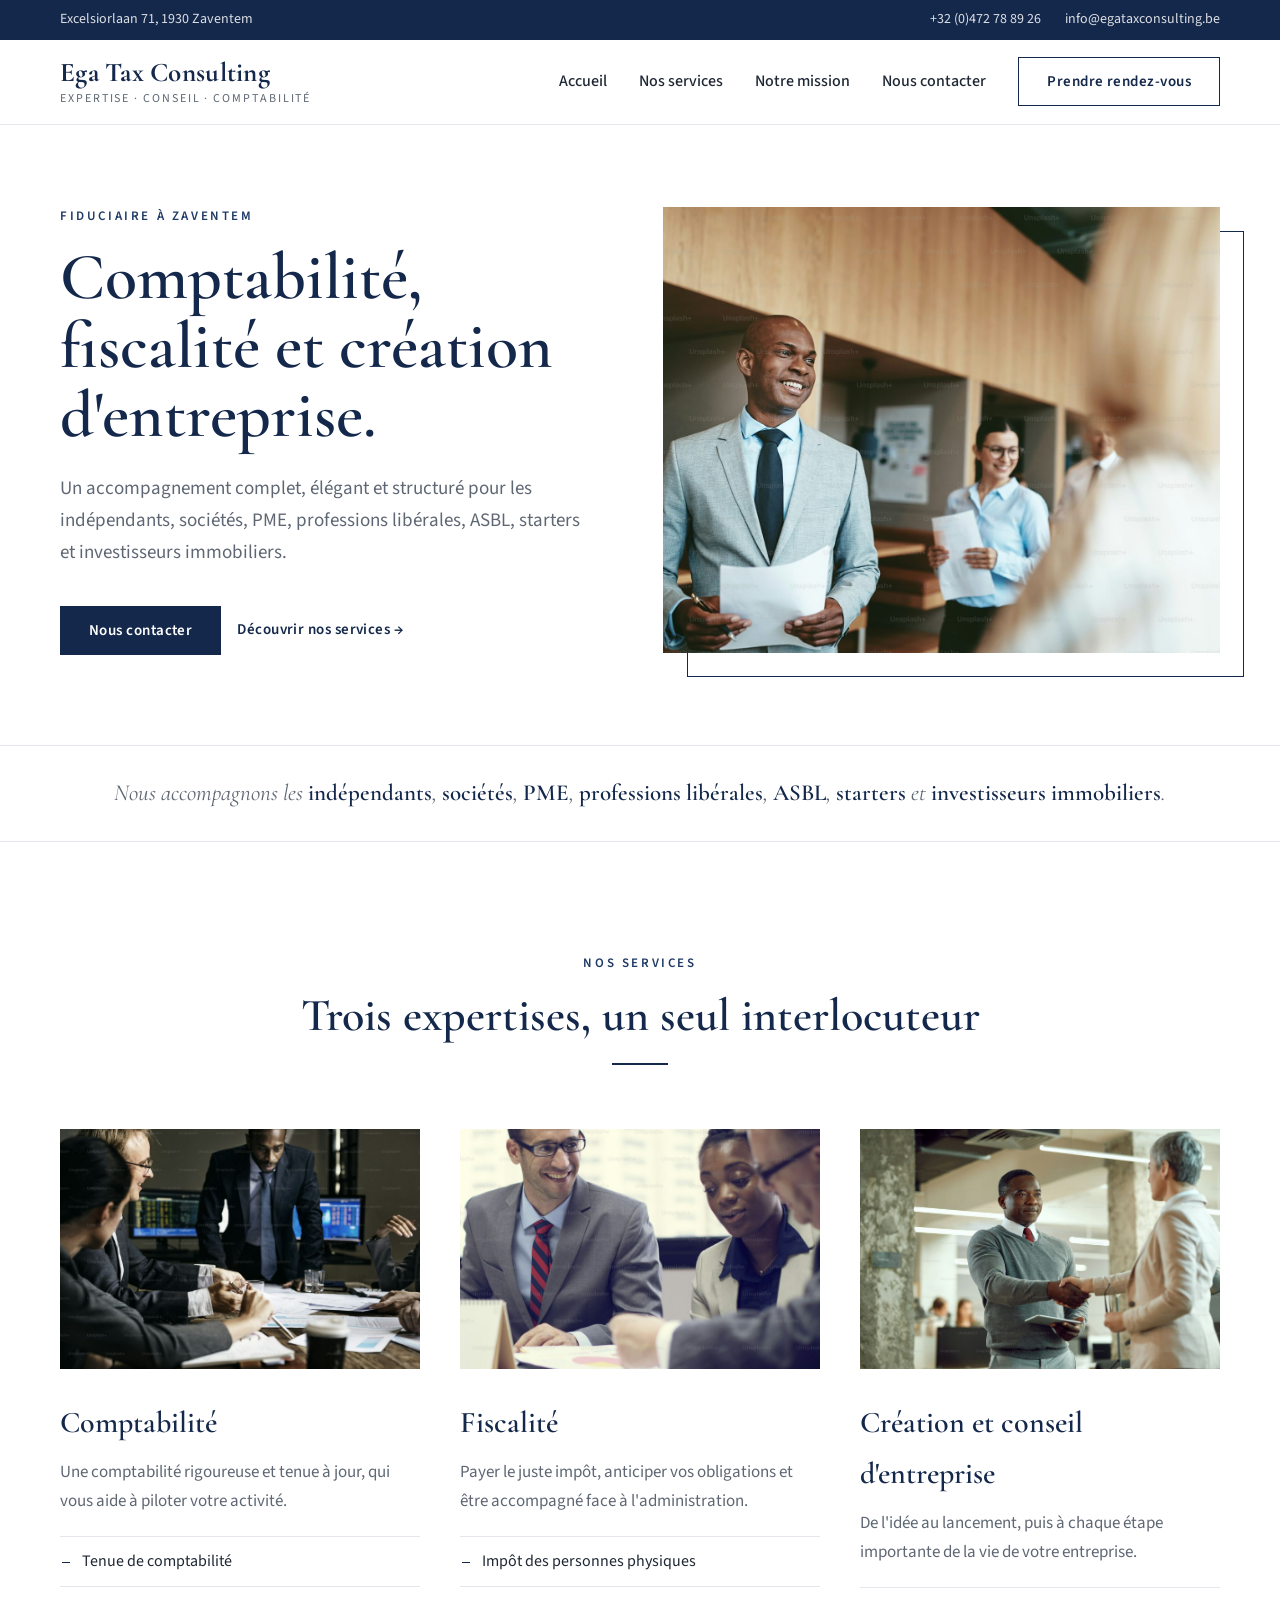
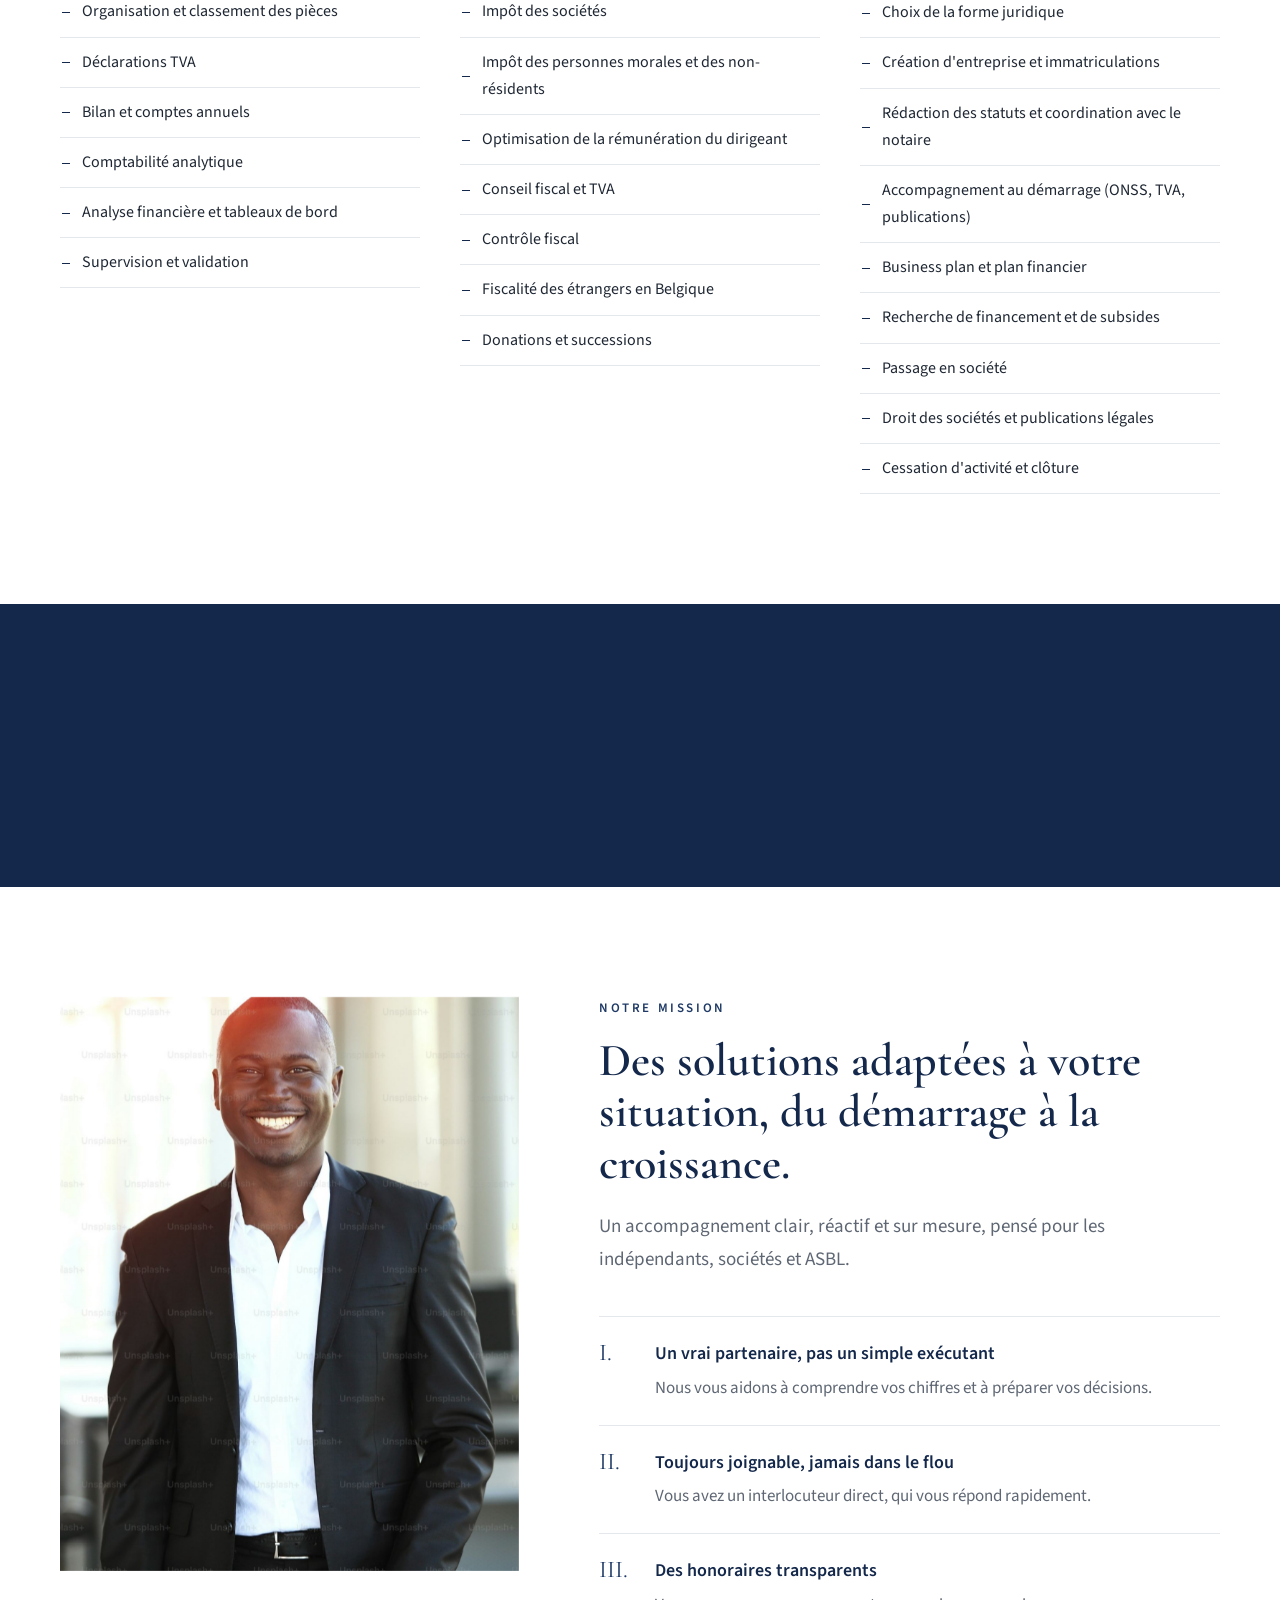
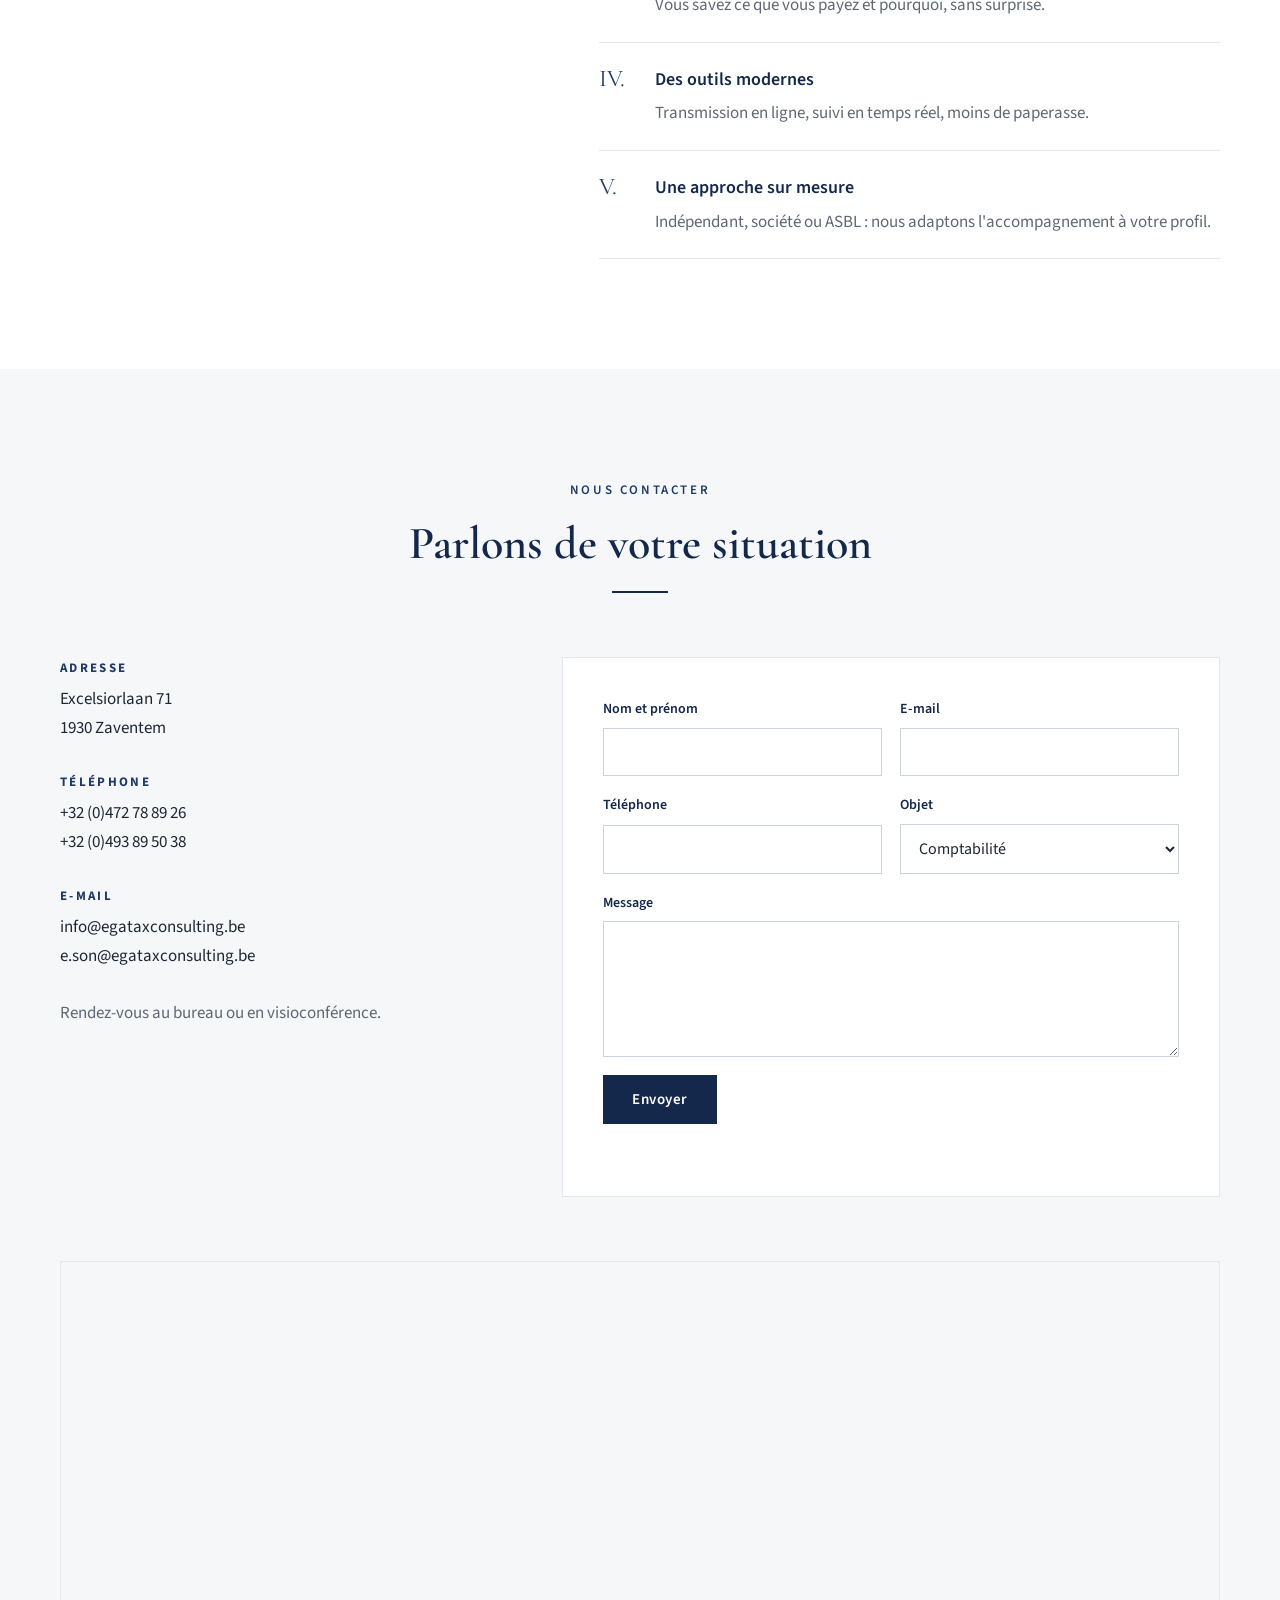
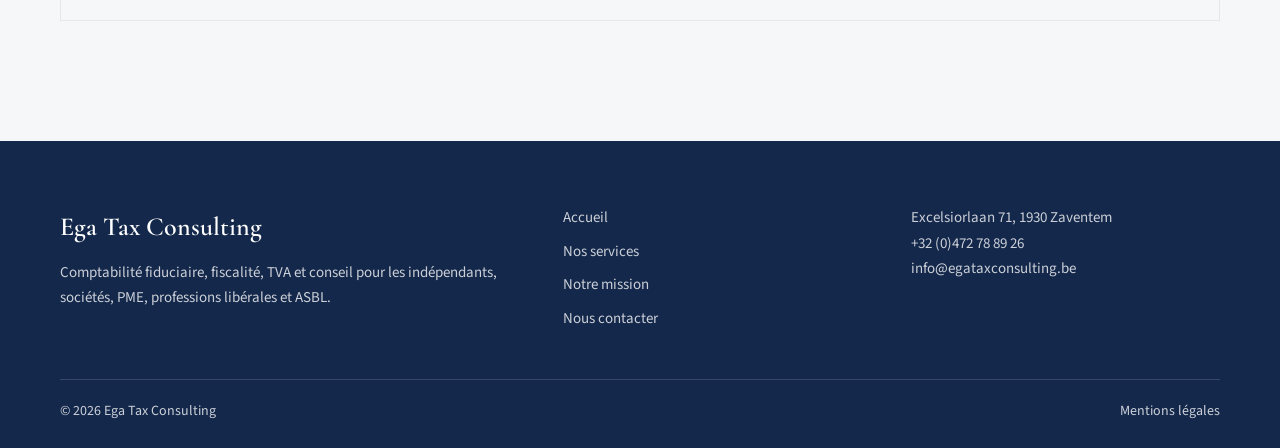
==== version-a/index.html @ c53c7c83 "Deux propositions vitrine (classique et moderne) + page de choix Remplace la version « fintech » par" ====
<!doctype html>
<html lang="fr">
<head>
  <meta charset="utf-8">
  <meta name="viewport" content="width=device-width, initial-scale=1">
  <title>Ega Tax Consulting — Comptabilité, fiscalité et création d'entreprise à Zaventem</title>
  <meta name="description" content="Ega Tax Consulting, fiduciaire à Zaventem : comptabilité, fiscalité, TVA et création d'entreprise pour indépendants, sociétés, PME, professions libérales et ASBL.">
  <link rel="icon" href="../assets/favicon.svg" type="image/svg+xml">
  <link rel="preconnect" href="https://fonts.googleapis.com">
  <link rel="preconnect" href="https://fonts.gstatic.com" crossorigin>
  <link href="https://fonts.googleapis.com/css2?family=Cormorant+Garamond:ital,wght@0,500;0,600;0,700;1,500&family=Source+Sans+3:wght@400;500;600&display=swap" rel="stylesheet">
  <link rel="stylesheet" href="style.css">
  <script type="application/ld+json">
  {"@context":"https://schema.org","@type":"AccountingService","name":"Ega Tax Consulting",
   "email":"info@egataxconsulting.be","telephone":["+32472788926","+32493895038"],
   "address":{"@type":"PostalAddress","streetAddress":"Excelsiorlaan 71","postalCode":"1930","addressLocality":"Zaventem","addressCountry":"BE"}}
  </script>
</head>
<body>
  <div class="topbar">
    <div class="wrap topbar__inner">
      <span>Excelsiorlaan 71, 1930 Zaventem</span>
      <span class="topbar__right">
        <a href="tel:+32472788926">+32 (0)472 78 89 26</a>
        <a href="mailto:info@egataxconsulting.be">info@egataxconsulting.be</a>
      </span>
    </div>
  </div>

  <header class="header" data-header>
    <div class="wrap header__inner">
      <a href="#accueil" class="logo">
        <span class="logo__name">Ega Tax Consulting</span>
        <span class="logo__tag">Expertise · Conseil · Comptabilité</span>
      </a>
      <nav class="nav" data-menu aria-label="Navigation principale">
        <a href="#accueil">Accueil</a>
        <a href="#services">Nos services</a>
        <a href="#mission">Notre mission</a>
        <a href="#contact">Nous contacter</a>
        <a href="#contact" class="btn btn--outline nav__btn">Prendre rendez-vous</a>
      </nav>
      <button class="burger" data-burger aria-label="Ouvrir le menu" aria-expanded="false"><span></span><span></span><span></span></button>
    </div>
  </header>

  <main>
    <!-- Accueil -->
    <section class="hero" id="accueil">
      <div class="wrap hero__grid">
        <div class="hero__text fade">
          <p class="overline">Fiduciaire à Zaventem</p>
          <h1>Comptabilité, fiscalité et création d'entreprise.</h1>
          <p class="lead">Un accompagnement complet, élégant et structuré pour les indépendants, sociétés, PME, professions libérales, ASBL, starters et investisseurs immobiliers.</p>
          <div class="hero__actions">
            <a href="#contact" class="btn btn--solid">Nous contacter</a>
            <a href="#services" class="btn btn--link">Découvrir nos services →</a>
          </div>
        </div>
        <figure class="hero__img fade">
          <img src="../assets/img/equipe-documents.jpg" alt="Un conseiller Ega Tax Consulting échange avec un client" width="1600" height="1067" fetchpriority="high">
        </figure>
      </div>
    </section>

    <section class="audience">
      <div class="wrap">
        <p>Nous accompagnons les <strong>indépendants</strong>, <strong>sociétés</strong>, <strong>PME</strong>, <strong>professions libérales</strong>, <strong>ASBL</strong>, <strong>starters</strong> et <strong>investisseurs immobiliers</strong>.</p>
      </div>
    </section>

    <!-- Services -->
    <section class="section" id="services">
      <div class="wrap">
        <header class="head fade">
          <p class="overline">Nos services</p>
          <h2>Trois expertises, un seul interlocuteur</h2>
          <span class="rule" aria-hidden="true"></span>
        </header>
        <div class="services">
          <article class="service fade">
            <figure><img src="../assets/img/reunion-chiffres.jpg" alt="Réunion de travail autour de documents comptables" width="1600" height="1092" loading="lazy"></figure>
            <h3>Comptabilité</h3>
            <p>Une comptabilité rigoureuse et tenue à jour, qui vous aide à piloter votre activité.</p>
            <ul>
              <li>Tenue de comptabilité</li>
              <li>Organisation et classement des pièces</li>
              <li>Déclarations TVA</li>
              <li>Bilan et comptes annuels</li>
              <li>Comptabilité analytique</li>
              <li>Analyse financière et tableaux de bord</li>
              <li>Supervision et validation</li>
            </ul>
          </article>
          <article class="service fade">
            <figure><img src="../assets/img/reunion-analyse.jpg" alt="Conseillers étudiant un dossier fiscal" width="1600" height="1600" loading="lazy"></figure>
            <h3>Fiscalité</h3>
            <p>Payer le juste impôt, anticiper vos obligations et être accompagné face à l'administration.</p>
            <ul>
              <li>Impôt des personnes physiques</li>
              <li>Impôt des sociétés</li>
              <li>Impôt des personnes morales et des non-résidents</li>
              <li>Optimisation de la rémunération du dirigeant</li>
              <li>Conseil fiscal et TVA</li>
              <li>Contrôle fiscal</li>
              <li>Fiscalité des étrangers en Belgique</li>
              <li>Donations et successions</li>
            </ul>
          </article>
          <article class="service fade">
            <figure><img src="../assets/img/poignee-de-main.jpg" alt="Poignée de main avec un entrepreneur" width="1600" height="1067" loading="lazy"></figure>
            <h3>Création et conseil d'entreprise</h3>
            <p>De l'idée au lancement, puis à chaque étape importante de la vie de votre entreprise.</p>
            <ul>
              <li>Choix de la forme juridique</li>
              <li>Création d'entreprise et immatriculations</li>
              <li>Rédaction des statuts et coordination avec le notaire</li>
              <li>Accompagnement au démarrage (ONSS, TVA, publications)</li>
              <li>Business plan et plan financier</li>
              <li>Recherche de financement et de subsides</li>
              <li>Passage en société</li>
              <li>Droit des sociétés et publications légales</li>
              <li>Cessation d'activité et clôture</li>
            </ul>
          </article>
        </div>
      </div>
    </section>

    <!-- Citation -->
    <section class="quote">
      <div class="wrap fade">
        <blockquote>« Un vrai partenaire, pas un simple exécutant : nous vous aidons à comprendre vos chiffres et à préparer vos décisions. »</blockquote>
      </div>
    </section>

    <!-- Mission -->
    <section class="section" id="mission">
      <div class="wrap mission">
        <figure class="mission__img fade">
          <img src="../assets/img/hero-conseiller.jpg" alt="Conseiller Ega Tax Consulting" width="1312" height="1600" loading="lazy">
        </figure>
        <div class="mission__text fade">
          <p class="overline">Notre mission</p>
          <h2>Des solutions adaptées à votre situation, du démarrage à la croissance.</h2>
          <p class="lead">Un accompagnement clair, réactif et sur mesure, pensé pour les indépendants, sociétés et ASBL.</p>
          <ol class="values">
            <li><h3>Un vrai partenaire, pas un simple exécutant</h3><p>Nous vous aidons à comprendre vos chiffres et à préparer vos décisions.</p></li>
            <li><h3>Toujours joignable, jamais dans le flou</h3><p>Vous avez un interlocuteur direct, qui vous répond rapidement.</p></li>
            <li><h3>Des honoraires transparents</h3><p>Vous savez ce que vous payez et pourquoi, sans surprise.</p></li>
            <li><h3>Des outils modernes</h3><p>Transmission en ligne, suivi en temps réel, moins de paperasse.</p></li>
            <li><h3>Une approche sur mesure</h3><p>Indépendant, société ou ASBL : nous adaptons l'accompagnement à votre profil.</p></li>
          </ol>
        </div>
      </div>
    </section>

    <!-- Contact -->
    <section class="section section--soft" id="contact">
      <div class="wrap">
        <header class="head fade">
          <p class="overline">Nous contacter</p>
          <h2>Parlons de votre situation</h2>
          <span class="rule" aria-hidden="true"></span>
        </header>
        <div class="contact">
          <div class="contact__info fade">
            <div>
              <h3>Adresse</h3>
              <p>Excelsiorlaan 71<br>1930 Zaventem</p>
            </div>
            <div>
              <h3>Téléphone</h3>
              <p><a href="tel:+32472788926">+32 (0)472 78 89 26</a><br><a href="tel:+32493895038">+32 (0)493 89 50 38</a></p>
            </div>
            <div>
              <h3>E-mail</h3>
              <p><a href="mailto:info@egataxconsulting.be">info@egataxconsulting.be</a><br><a href="mailto:e.son@egataxconsulting.be">e.son@egataxconsulting.be</a></p>
            </div>
            <p class="muted">Rendez-vous au bureau ou en visioconférence.</p>
          </div>
          <form class="form fade" data-contact novalidate>
            <div class="form__row">
              <label>Nom et prénom<input name="nom" autocomplete="name" required></label>
              <label>E-mail<input name="email" type="email" autocomplete="email" required></label>
            </div>
            <div class="form__row">
              <label>Téléphone<input name="tel" type="tel" autocomplete="tel"></label>
              <label>Objet
                <select name="objet">
                  <option>Comptabilité</option><option>Fiscalité</option><option>Création d'entreprise</option><option>Autre demande</option>
                </select>
              </label>
            </div>
            <label>Message<textarea name="message" rows="5" required></textarea></label>
            <button class="btn btn--solid" type="submit">Envoyer</button>
            <p class="form__note" data-note role="status"></p>
          </form>
        </div>
      </div>
      <div class="map wrap fade">
        <iframe title="Plan d'accès — Excelsiorlaan 71, Zaventem" src="https://www.google.com/maps?q=Excelsiorlaan+71,+1930+Zaventem&amp;output=embed" loading="lazy" referrerpolicy="no-referrer-when-downgrade"></iframe>
      </div>
    </section>
  </main>

  <footer class="footer">
    <div class="wrap footer__inner">
      <div>
        <p class="footer__name">Ega Tax Consulting</p>
        <p>Comptabilité fiduciaire, fiscalité, TVA et conseil pour les indépendants, sociétés, PME, professions libérales et ASBL.</p>
      </div>
      <nav aria-label="Pied de page">
        <a href="#accueil">Accueil</a><a href="#services">Nos services</a><a href="#mission">Notre mission</a><a href="#contact">Nous contacter</a>
      </nav>
      <div>
        <p>Excelsiorlaan 71, 1930 Zaventem</p>
        <p><a href="tel:+32472788926">+32 (0)472 78 89 26</a></p>
        <p><a href="mailto:info@egataxconsulting.be">info@egataxconsulting.be</a></p>
      </div>
    </div>
    <div class="wrap footer__bottom">
      <span>© <span id="year"></span> Ega Tax Consulting</span>
      <a href="../mentions-legales.html">Mentions légales</a>
    </div>
  </footer>
  <script src="../assets/common.js" defer></script>
</body>
</html>
---- version-a/style.css ----
/* Ega Tax Consulting — Version A « Classique » */
:root {
  --navy: #14284B;
  --navy-2: #1F3A66;
  --text: #1E2733;
  --muted: #5E6773;
  --line: #E4E7EC;
  --soft: #F6F7F9;
  --white: #FFFFFF;
  --serif: "Cormorant Garamond", Georgia, serif;
  --sans: "Source Sans 3", "Segoe UI", system-ui, sans-serif;
}
*, *::before, *::after { box-sizing: border-box; }
html { scroll-behavior: smooth; scroll-padding-top: 90px; }
body { margin: 0; background: var(--white); color: var(--text); font: 400 17px/1.7 var(--sans); -webkit-font-smoothing: antialiased; }
img { display: block; max-width: 100%; height: auto; }
a { color: inherit; text-decoration: none; }
h1, h2, h3 { margin: 0; color: var(--navy); }
p { margin: 0; }
.wrap { width: min(100% - 32px, 1160px); margin-inline: auto; }
:focus-visible { outline: 2px solid var(--navy-2); outline-offset: 3px; }

/* Barre supérieure */
.topbar { background: var(--navy); color: rgba(255,255,255,.85); font-size: 14px; }
.topbar__inner { display: flex; justify-content: space-between; gap: 16px; padding: 8px 0; }
.topbar__right { display: flex; gap: 24px; }
.topbar a:hover { color: #fff; text-decoration: underline; }

/* En-tête */
.header { position: sticky; top: 0; z-index: 20; background: #fff; border-bottom: 1px solid var(--line); transition: box-shadow .3s; }
.header.is-scrolled { box-shadow: 0 4px 20px rgba(20,40,75,.06); }
.header__inner { display: flex; align-items: center; justify-content: space-between; height: 84px; }
.logo { display: grid; line-height: 1.1; }
.logo__name { font-family: var(--serif); font-weight: 700; font-size: 27px; color: var(--navy); letter-spacing: .01em; }
.logo__tag { font-size: 12px; letter-spacing: .16em; text-transform: uppercase; color: var(--muted); margin-top: 4px; }
.nav { display: flex; align-items: center; gap: 32px; font-size: 16px; font-weight: 500; }
.nav a:not(.btn) { color: var(--text); position: relative; padding: 6px 0; }
.nav a:not(.btn)::after { content: ""; position: absolute; left: 0; right: 0; bottom: 0; height: 1px; background: var(--navy); transform: scaleX(0); transition: transform .3s; }
.nav a:not(.btn):hover::after { transform: scaleX(1); }
.burger { display: none; width: 44px; height: 44px; background: none; border: 0; cursor: pointer; padding: 10px; }
.burger span { display: block; height: 2px; background: var(--navy); margin: 5px 0; transition: transform .3s, opacity .3s; }
.menu-open .burger span:nth-child(1) { transform: translateY(7px) rotate(45deg); }
.menu-open .burger span:nth-child(2) { opacity: 0; }
.menu-open .burger span:nth-child(3) { transform: translateY(-7px) rotate(-45deg); }

/* Boutons */
.btn { display: inline-block; padding: 13px 28px; font: 600 15px var(--sans); letter-spacing: .03em; border: 1px solid var(--navy); transition: background .25s, color .25s; cursor: pointer; }
.btn--solid { background: var(--navy); color: #fff; }
.btn--solid:hover { background: var(--navy-2); }
.btn--outline { color: var(--navy); background: transparent; }
.btn--outline:hover { background: var(--navy); color: #fff; }
.btn--link { border: 0; padding: 13px 4px; color: var(--navy); }
.btn--link:hover { text-decoration: underline; }

/* Typo commune */
.overline { font-size: 13px; font-weight: 600; letter-spacing: .2em; text-transform: uppercase; color: var(--navy-2); margin-bottom: 16px; }
h1 { font-family: var(--serif); font-weight: 600; font-size: clamp(42px, 5.4vw, 66px); line-height: 1.05; }
h2 { font-family: var(--serif); font-weight: 600; font-size: clamp(34px, 4vw, 46px); line-height: 1.12; }
.lead { font-size: 19px; color: var(--muted); margin-top: 22px; max-width: 560px; }
.muted { color: var(--muted); }
.rule { display: block; width: 56px; height: 2px; background: var(--navy); margin: 22px auto 0; }

/* Accueil */
.hero { padding: 80px 0 90px; }
.hero__grid { display: grid; grid-template-columns: 1fr 1.05fr; gap: 72px; align-items: center; }
.hero__actions { display: flex; flex-wrap: wrap; gap: 12px; margin-top: 36px; }
.hero__img { margin: 0; position: relative; }
.hero__img::before { content: ""; position: absolute; inset: 24px -24px -24px 24px; border: 1px solid var(--navy); z-index: -1; }
.hero__img img { width: 100%; aspect-ratio: 4 / 3.2; object-fit: cover; }

.audience { border-top: 1px solid var(--line); border-bottom: 1px solid var(--line); padding: 28px 0; text-align: center; }
.audience p { font-family: var(--serif); font-size: 23px; color: var(--muted); font-style: italic; }
.audience strong { color: var(--navy); font-weight: 600; font-style: normal; }

/* Sections */
.section { padding: 110px 0; }
.section--soft { background: var(--soft); }
.head { text-align: center; max-width: 720px; margin: 0 auto 64px; }

/* Services */
.services { display: grid; grid-template-columns: repeat(3, 1fr); gap: 40px; }
.service figure { margin: 0 0 28px; overflow: hidden; }
.service img { width: 100%; aspect-ratio: 3 / 2; object-fit: cover; transition: transform .8s; }
.service:hover img { transform: scale(1.04); }
.service h3 { font-family: var(--serif); font-size: 30px; font-weight: 600; margin-bottom: 10px; }
.service > p { color: var(--muted); margin-bottom: 20px; }
.service ul { list-style: none; margin: 0; padding: 0; border-top: 1px solid var(--line); }
.service li { padding: 11px 0 11px 22px; border-bottom: 1px solid var(--line); position: relative; font-size: 16px; }
.service li::before { content: ""; position: absolute; left: 2px; top: 50%; width: 8px; height: 1px; background: var(--navy); }

/* Citation */
.quote { padding: 90px 0; background: var(--navy); }
.quote blockquote { margin: 0 auto; max-width: 900px; text-align: center; font-family: var(--serif); font-style: italic; font-size: clamp(26px, 3.2vw, 38px); line-height: 1.35; color: #fff; }

/* Mission */
.mission { display: grid; grid-template-columns: .85fr 1.15fr; gap: 80px; align-items: start; }
.mission__img { margin: 0; position: sticky; top: 120px; }
.mission__img img { width: 100%; aspect-ratio: 4 / 5; object-fit: cover; object-position: 60% 20%; }
.values { list-style: none; counter-reset: v; margin: 40px 0 0; padding: 0; }
.values li { counter-increment: v; display: grid; grid-template-columns: 56px 1fr; padding: 22px 0; border-top: 1px solid var(--line); }
.values li:last-child { border-bottom: 1px solid var(--line); }
.values li::before { content: counter(v, upper-roman) "."; font-family: var(--serif); font-size: 24px; color: var(--navy-2); grid-row: span 2; line-height: 1.2; }
.values h3 { font-family: var(--sans); font-size: 18px; font-weight: 600; margin-bottom: 4px; }
.values p { color: var(--muted); }

/* Contact */
.contact { display: grid; grid-template-columns: .8fr 1.2fr; gap: 64px; }
.contact__info { display: grid; gap: 28px; align-content: start; }
.contact__info h3 { font-family: var(--sans); font-size: 13px; letter-spacing: .18em; text-transform: uppercase; color: var(--navy-2); margin-bottom: 6px; }
.contact__info a:hover { text-decoration: underline; }
.form { background: #fff; padding: 40px; border: 1px solid var(--line); display: grid; gap: 18px; }
.form__row { display: grid; grid-template-columns: 1fr 1fr; gap: 18px; }
.form label { display: grid; gap: 6px; font-size: 14px; font-weight: 600; color: var(--navy); }
.form input, .form select, .form textarea { font: 400 16px var(--sans); color: var(--text); padding: 12px 14px; border: 1px solid #CDD3DB; background: #fff; border-radius: 0; width: 100%; }
.form input:focus, .form select:focus, .form textarea:focus { outline: none; border-color: var(--navy); box-shadow: 0 0 0 3px rgba(20,40,75,.12); }
.form .is-invalid { border-color: #B03A2E; }
.form .btn { justify-self: start; }
.form__note { font-size: 14px; color: var(--muted); min-height: 1em; }
.form__note.is-error { color: #B03A2E; }
.map { margin-top: 64px; }
.map iframe { width: 100%; height: 360px; border: 1px solid var(--line); filter: grayscale(.4); }

/* Pied de page */
.footer { background: var(--navy); color: rgba(255,255,255,.78); font-size: 15px; padding: 64px 0 24px; }
.footer__inner { display: grid; grid-template-columns: 1.5fr 1fr 1fr; gap: 40px; }
.footer__name { font-family: var(--serif); font-size: 26px; color: #fff; font-weight: 600; margin-bottom: 10px; }
.footer nav { display: grid; gap: 8px; align-content: start; }
.footer a:hover { color: #fff; text-decoration: underline; }
.footer__bottom { display: flex; justify-content: space-between; margin-top: 48px; padding-top: 20px; border-top: 1px solid rgba(255,255,255,.15); font-size: 14px; }

/* Animation */
.fade { opacity: 0; transform: translateY(18px); transition: opacity .9s ease, transform .9s ease; }
.fade.is-in { opacity: 1; transform: none; }

/* Responsive */
@media (max-width: 980px) {
  .burger { display: block; }
  .nav { position: absolute; top: 100%; left: 0; right: 0; background: #fff; flex-direction: column; align-items: stretch; gap: 0; padding: 8px 16px 24px; border-bottom: 1px solid var(--line); transform: translateY(-120%); transition: transform .35s ease, visibility 0s .35s; z-index: -1; visibility: hidden; }
  .menu-open .nav { transform: none; visibility: visible; transition: transform .35s ease; }
  .nav a:not(.btn) { padding: 14px 0; border-bottom: 1px solid var(--line); }
  .nav__btn { margin-top: 16px; text-align: center; }
  .hero__grid, .mission, .contact { grid-template-columns: 1fr; gap: 48px; }
  .services { grid-template-columns: 1fr; gap: 56px; max-width: 620px; margin: 0 auto; }
  .mission__img { position: static; max-width: 480px; }
  .footer__inner { grid-template-columns: 1fr; }
}
@media (max-width: 640px) {
  body { font-size: 16px; }
  .topbar__inner > span:first-child { display: none; }
  .topbar__inner { justify-content: center; }
  .topbar__right { gap: 16px; font-size: 13px; }
  .logo__name { font-size: 23px; }
  .hero { padding: 48px 0 64px; }
  .hero__img::before { inset: 14px -10px -14px 10px; }
  .section { padding: 80px 0; }
  .audience p { font-size: 19px; }
  .form { padding: 24px; }
  .form__row { grid-template-columns: 1fr; }
  .footer__bottom { flex-direction: column; gap: 8px; }
}
@media (prefers-reduced-motion: reduce) { .fade { opacity: 1; transform: none; transition: none; } html { scroll-behavior: auto; } }
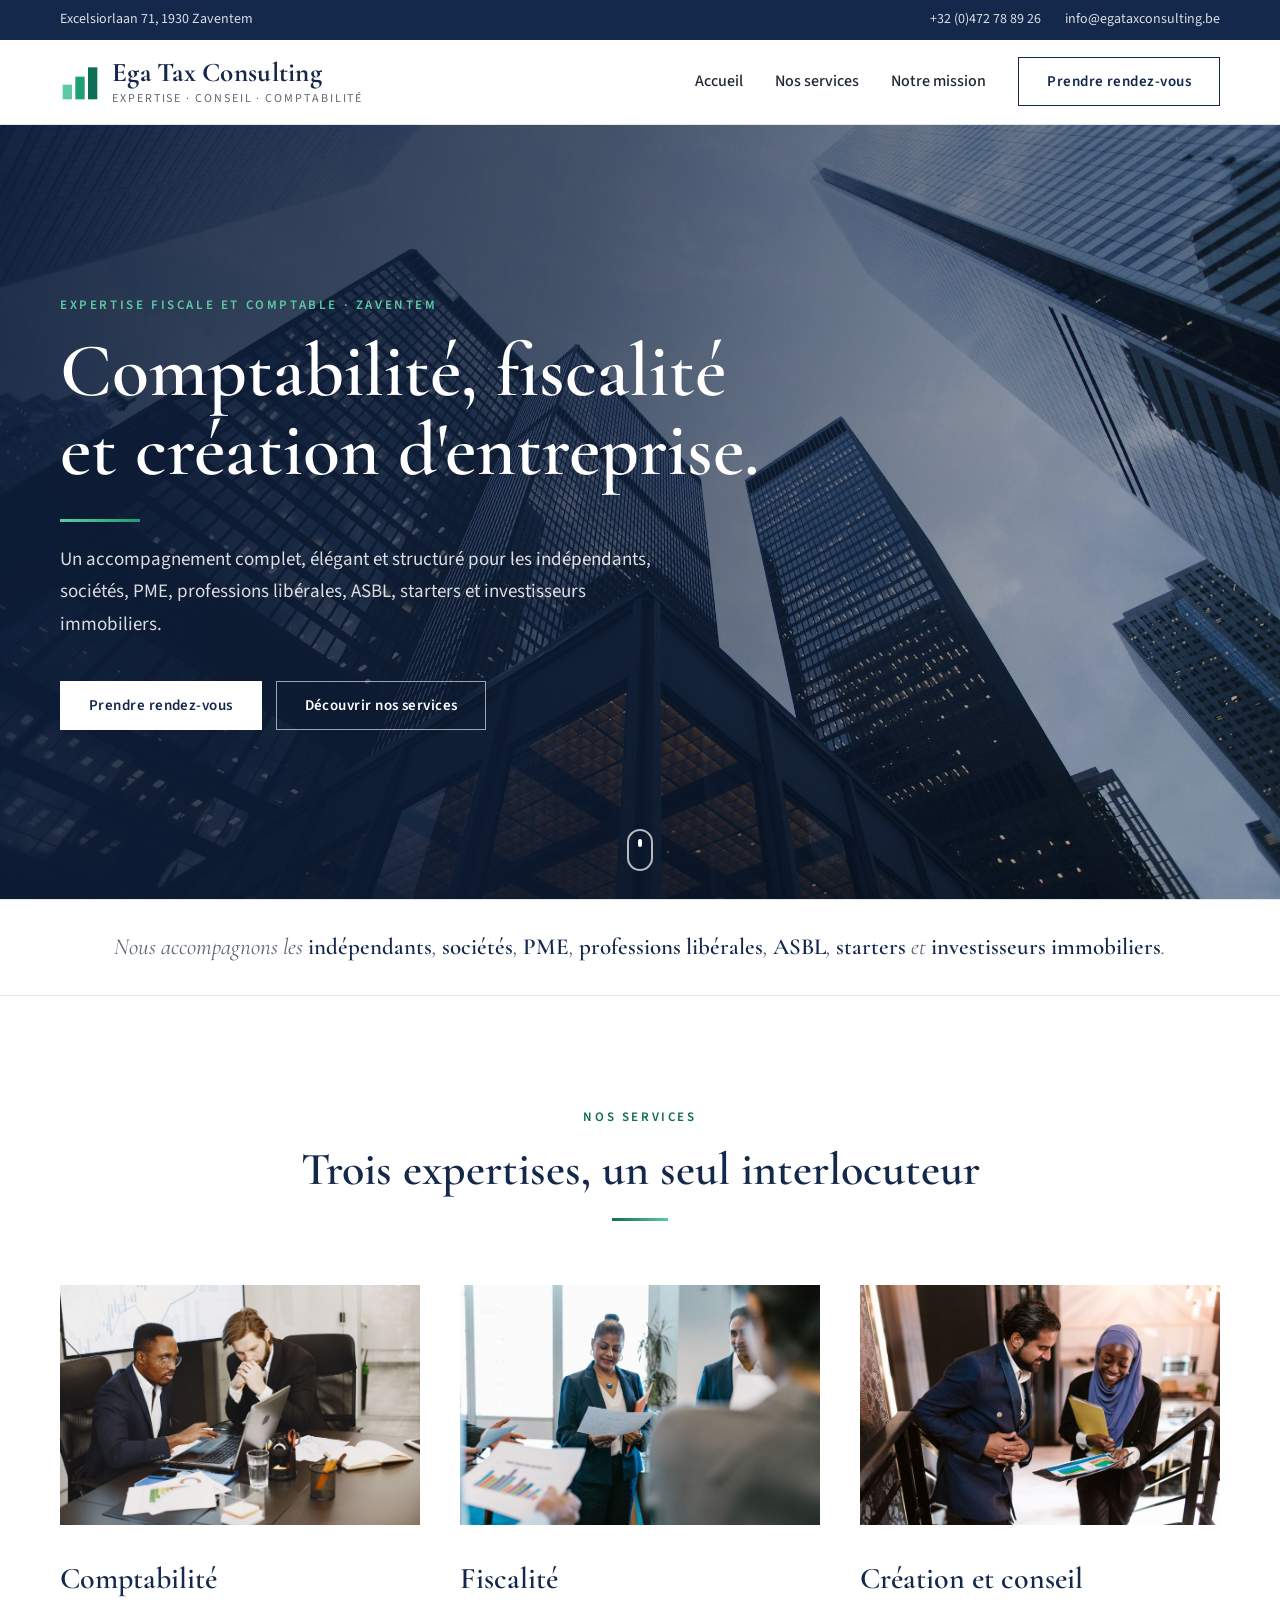
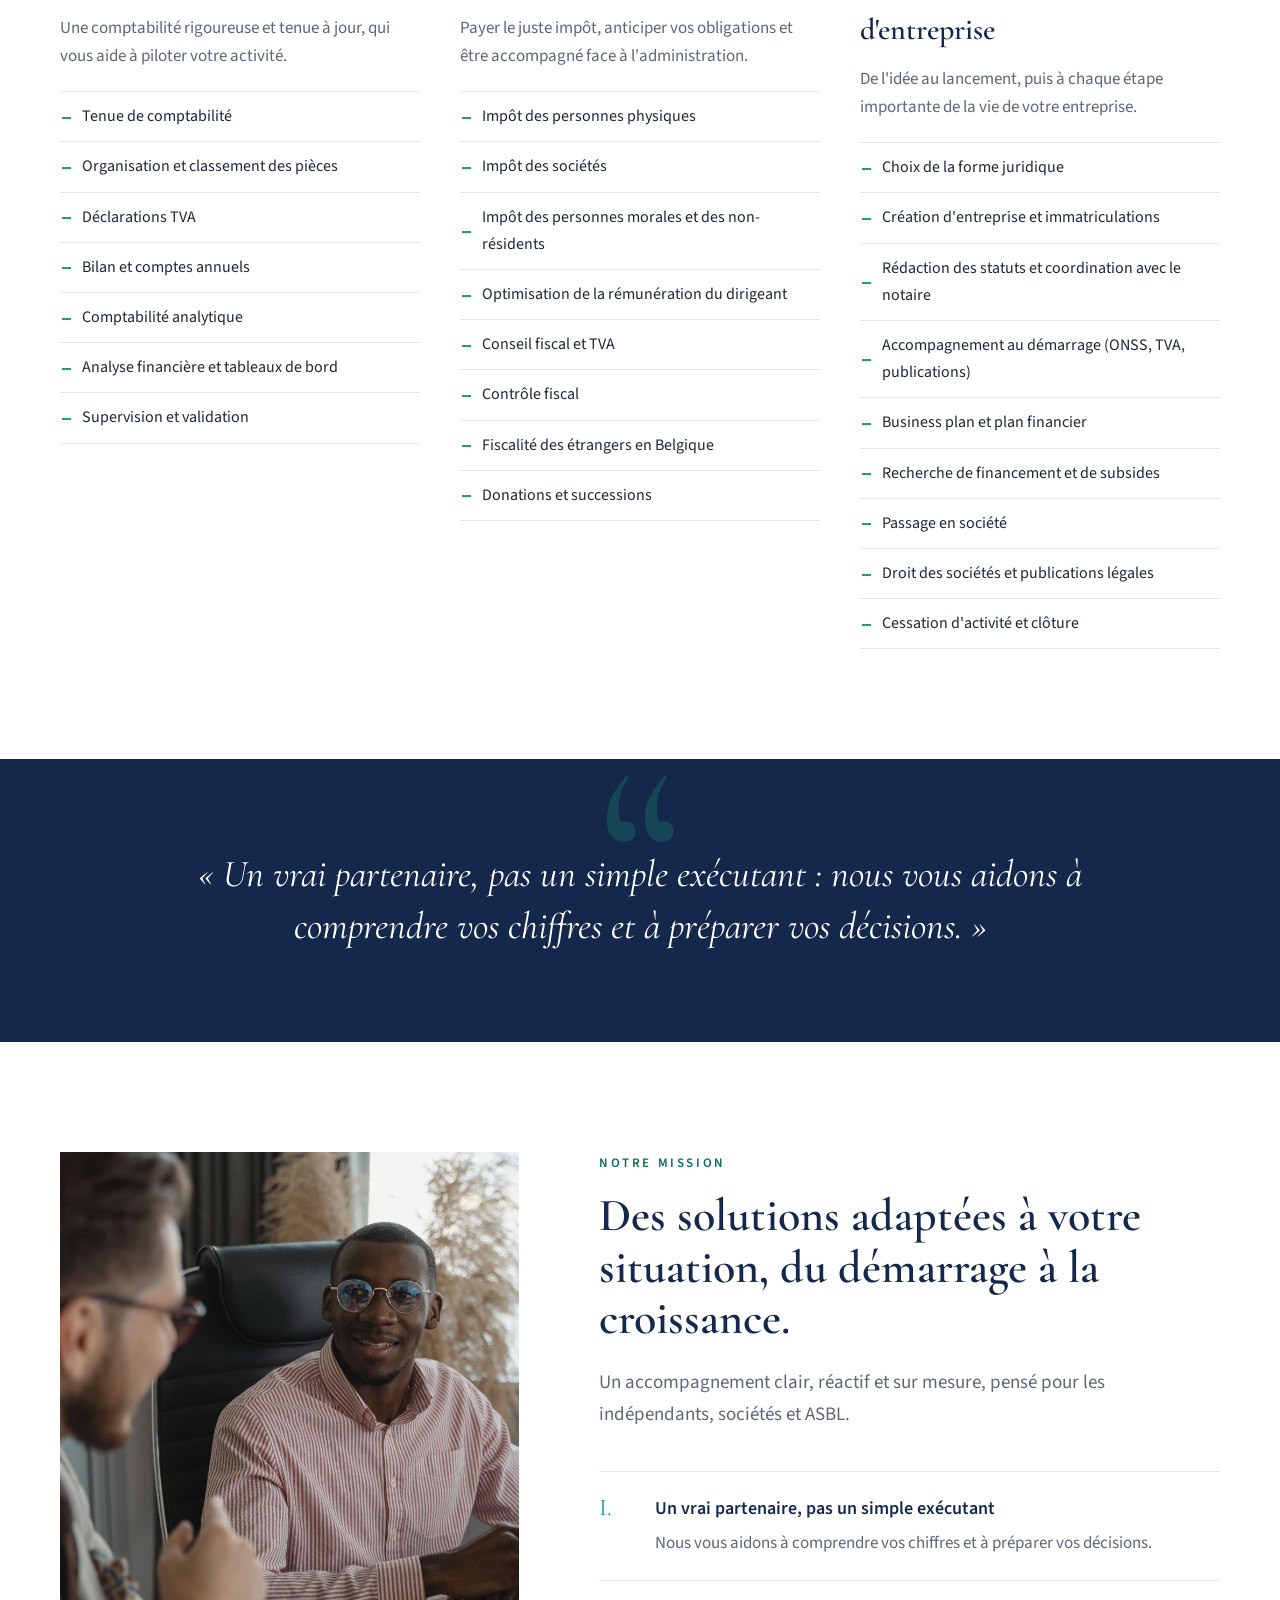
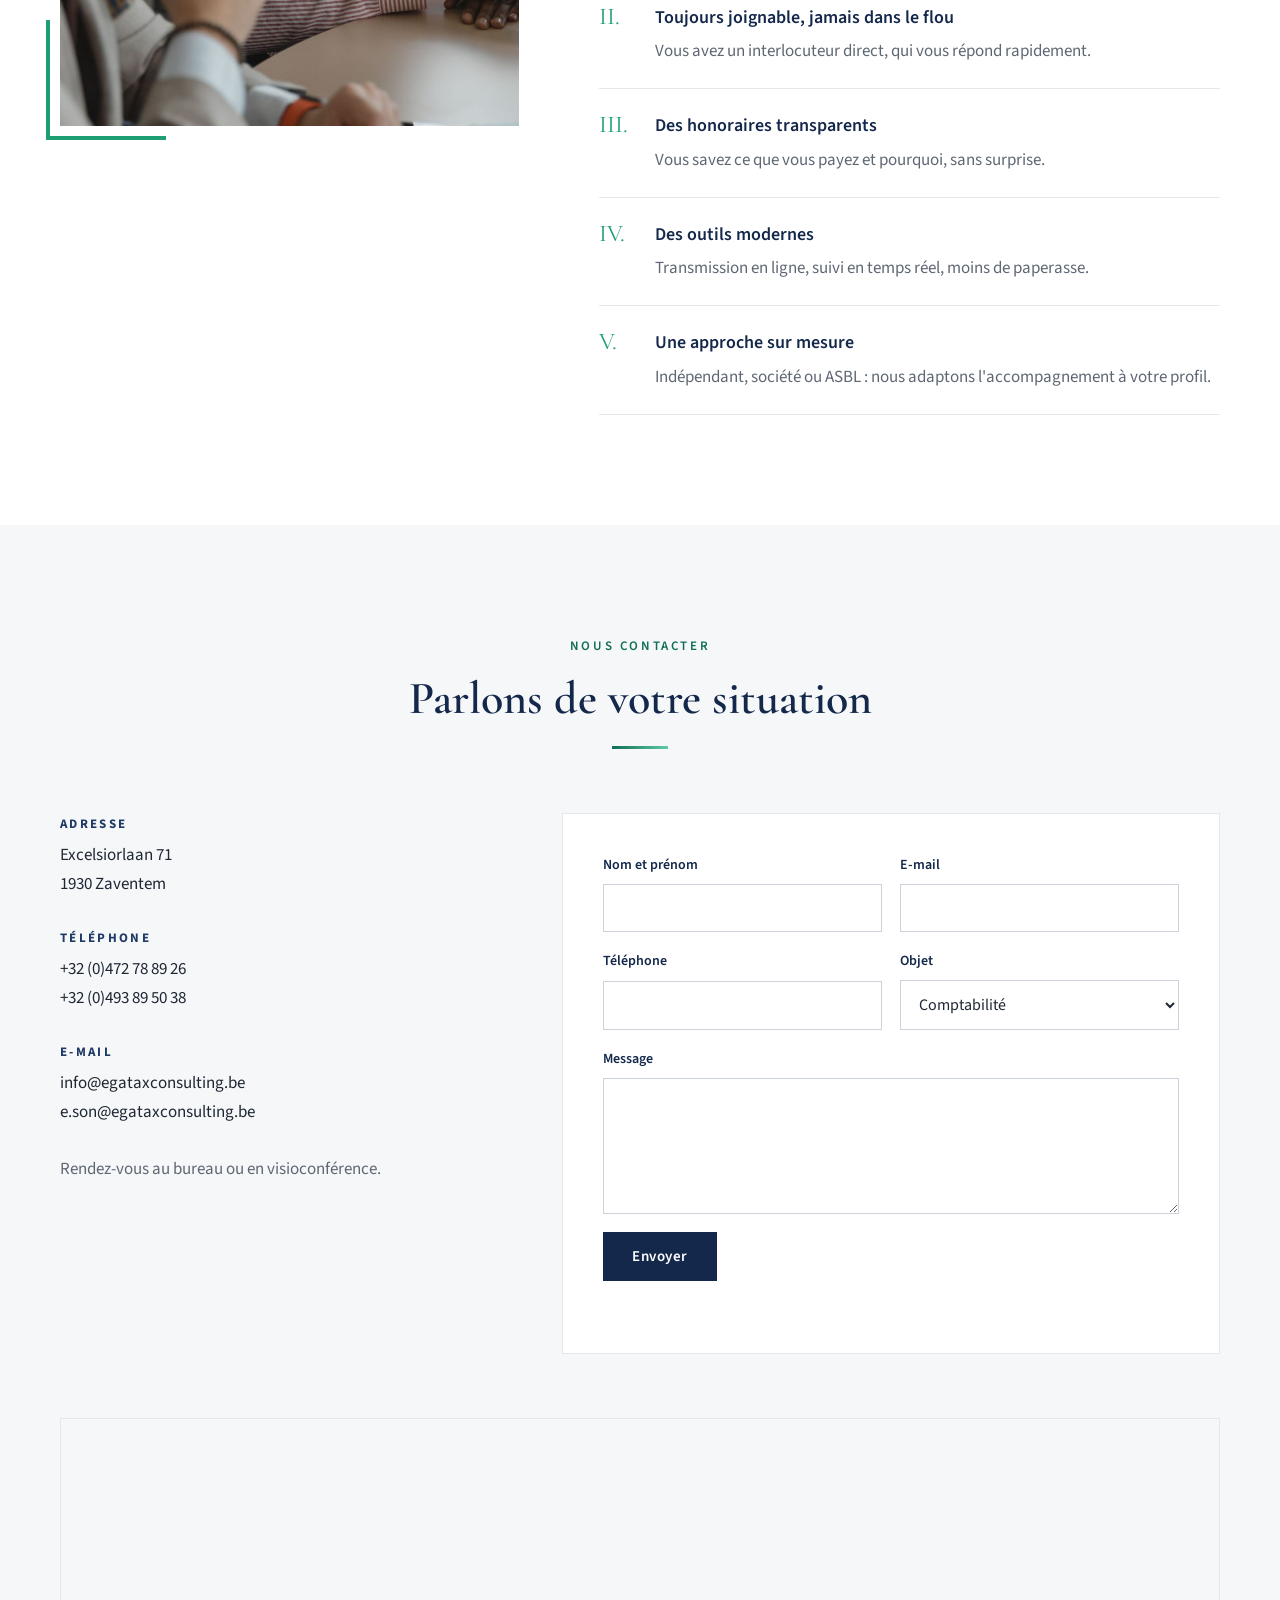
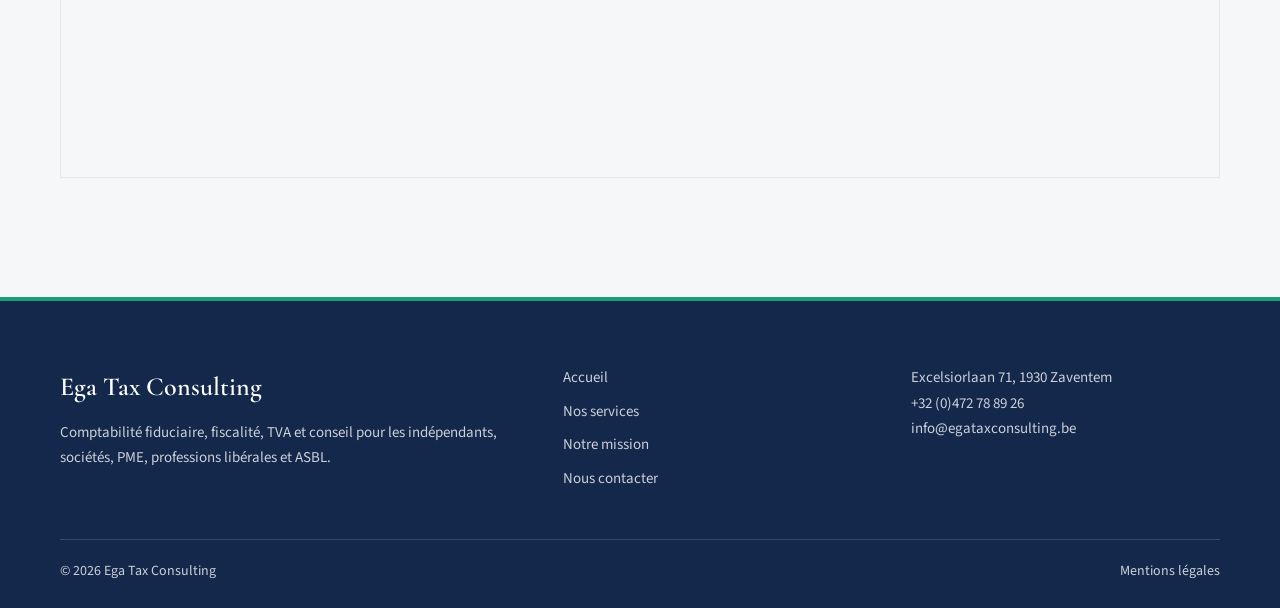
==== commit e037e8e7: "Accueil avec photo d'immeuble, logo d'origine, accents verts et animations - Hero pleine largeur (im" ====
--- a/version-a/index.html
+++ b/version-a/index.html
@@ -30,14 +30,14 @@
   <header class="header" data-header>
     <div class="wrap header__inner">
       <a href="#accueil" class="logo">
-        <span class="logo__name">Ega Tax Consulting</span>
-        <span class="logo__tag">Expertise · Conseil · Comptabilité</span>
+        <span class="logo__mark" aria-hidden="true"><svg viewBox="0 0 60 60"><rect x="4" y="34" width="14" height="22" fill="#5DCAA5"/><rect x="23" y="22" width="14" height="34" fill="#1D9E75"/><rect x="42" y="8" width="14" height="48" fill="#0F6E56"/></svg></span>
+        <span class="logo__text"><span class="logo__name">Ega Tax Consulting</span>
+        <span class="logo__tag">Expertise · Conseil · Comptabilité</span></span>
       </a>
       <nav class="nav" data-menu aria-label="Navigation principale">
         <a href="#accueil">Accueil</a>
         <a href="#services">Nos services</a>
         <a href="#mission">Notre mission</a>
-        <a href="#contact">Nous contacter</a>
         <a href="#contact" class="btn btn--outline nav__btn">Prendre rendez-vous</a>
       </nav>
       <button class="burger" data-burger aria-label="Ouvrir le menu" aria-expanded="false"><span></span><span></span><span></span></button>
@@ -47,20 +47,18 @@
   <main>
     <!-- Accueil -->
     <section class="hero" id="accueil">
-      <div class="wrap hero__grid">
-        <div class="hero__text fade">
-          <p class="overline">Fiduciaire à Zaventem</p>
-          <h1>Comptabilité, fiscalité et création d'entreprise.</h1>
-          <p class="lead">Un accompagnement complet, élégant et structuré pour les indépendants, sociétés, PME, professions libérales, ASBL, starters et investisseurs immobiliers.</p>
-          <div class="hero__actions">
-            <a href="#contact" class="btn btn--solid">Nous contacter</a>
-            <a href="#services" class="btn btn--link">Découvrir nos services →</a>
-          </div>
-        </div>
-        <figure class="hero__img fade">
-          <img src="../assets/img/equipe-documents.jpg" alt="Un conseiller Ega Tax Consulting échange avec un client" width="1600" height="1067" fetchpriority="high">
-        </figure>
-      </div>
+      <div class="hero__bg" aria-hidden="true"><img src="../assets/img/hero-immeuble-a.jpg" alt="" width="2400" height="1600" fetchpriority="high"></div>
+      <div class="wrap hero__content">
+        <p class="overline overline--light hero__in" style="--d:.1s">Expertise fiscale et comptable · Zaventem</p>
+        <h1 class="hero__in" style="--d:.25s">Comptabilité, fiscalité<br>et création d'entreprise.</h1>
+        <span class="hero__rule hero__in" style="--d:.4s" aria-hidden="true"></span>
+        <p class="lead hero__in" style="--d:.5s">Un accompagnement complet, élégant et structuré pour les indépendants, sociétés, PME, professions libérales, ASBL, starters et investisseurs immobiliers.</p>
+        <div class="hero__actions hero__in" style="--d:.65s">
+          <a href="#contact" class="btn btn--light">Prendre rendez-vous</a>
+          <a href="#services" class="btn btn--ghost">Découvrir nos services</a>
+        </div>
+      </div>
+      <a href="#services" class="hero__scroll" aria-label="Défiler vers nos services"><span></span></a>
     </section>
 
     <section class="audience">
@@ -78,8 +76,8 @@
           <span class="rule" aria-hidden="true"></span>
         </header>
         <div class="services">
-          <article class="service fade">
-            <figure><img src="../assets/img/reunion-chiffres.jpg" alt="Réunion de travail autour de documents comptables" width="1600" height="1092" loading="lazy"></figure>
+          <article class="service fade" style="--d:.0s">
+            <figure><img src="../assets/img/analyse-ordinateur.jpg" alt="Deux conseillers analysent une comptabilité sur ordinateur" width="1600" height="1066" loading="lazy"></figure>
             <h3>Comptabilité</h3>
             <p>Une comptabilité rigoureuse et tenue à jour, qui vous aide à piloter votre activité.</p>
             <ul>
@@ -92,8 +90,8 @@
               <li>Supervision et validation</li>
             </ul>
           </article>
-          <article class="service fade">
-            <figure><img src="../assets/img/reunion-analyse.jpg" alt="Conseillers étudiant un dossier fiscal" width="1600" height="1600" loading="lazy"></figure>
+          <article class="service fade" style="--d:.15s">
+            <figure><img src="../assets/img/reunion-dossier.jpg" alt="Conseillère étudiant un dossier fiscal en réunion" width="1600" height="1067" loading="lazy"></figure>
             <h3>Fiscalité</h3>
             <p>Payer le juste impôt, anticiper vos obligations et être accompagné face à l'administration.</p>
             <ul>
@@ -107,8 +105,8 @@
               <li>Donations et successions</li>
             </ul>
           </article>
-          <article class="service fade">
-            <figure><img src="../assets/img/poignee-de-main.jpg" alt="Poignée de main avec un entrepreneur" width="1600" height="1067" loading="lazy"></figure>
+          <article class="service fade" style="--d:.3s">
+            <figure><img src="../assets/img/echange-documents.jpg" alt="Échange autour du dossier d'un entrepreneur" width="1600" height="1066" loading="lazy"></figure>
             <h3>Création et conseil d'entreprise</h3>
             <p>De l'idée au lancement, puis à chaque étape importante de la vie de votre entreprise.</p>
             <ul>
@@ -138,7 +136,7 @@
     <section class="section" id="mission">
       <div class="wrap mission">
         <figure class="mission__img fade">
-          <img src="../assets/img/hero-conseiller.jpg" alt="Conseiller Ega Tax Consulting" width="1312" height="1600" loading="lazy">
+          <img src="../assets/img/rendez-vous-client.jpg" alt="Rendez-vous chaleureux avec un client au bureau" width="1600" height="1066" loading="lazy">
         </figure>
         <div class="mission__text fade">
           <p class="overline">Notre mission</p>
--- a/version-a/style.css
+++ b/version-a/style.css
@@ -7,6 +7,10 @@
   --line: #E4E7EC;
   --soft: #F6F7F9;
   --white: #FFFFFF;
+  --green: #1D9E75;
+  --green-d: #0F6E56;
+  --green-l: #5DCAA5;
+  --green-soft: #E8F5F0;
   --serif: "Cormorant Garamond", Georgia, serif;
   --sans: "Source Sans 3", "Segoe UI", system-ui, sans-serif;
 }
@@ -30,12 +34,18 @@
 .header { position: sticky; top: 0; z-index: 20; background: #fff; border-bottom: 1px solid var(--line); transition: box-shadow .3s; }
 .header.is-scrolled { box-shadow: 0 4px 20px rgba(20,40,75,.06); }
 .header__inner { display: flex; align-items: center; justify-content: space-between; height: 84px; }
-.logo { display: grid; line-height: 1.1; }
+.logo { display: flex; align-items: center; gap: 12px; line-height: 1.1; }
+.logo__mark svg { width: 40px; height: 40px; display: block; }
+.logo__text { display: grid; }
+.logo:hover .logo__mark rect { animation: bar .6s ease; }
+.logo__mark rect { transform-origin: bottom; transform-box: fill-box; }
+.logo__mark rect:nth-child(2) { animation-delay: .08s !important; } .logo__mark rect:nth-child(3) { animation-delay: .16s !important; }
+@keyframes bar { 40% { transform: scaleY(.6); } }
 .logo__name { font-family: var(--serif); font-weight: 700; font-size: 27px; color: var(--navy); letter-spacing: .01em; }
 .logo__tag { font-size: 12px; letter-spacing: .16em; text-transform: uppercase; color: var(--muted); margin-top: 4px; }
 .nav { display: flex; align-items: center; gap: 32px; font-size: 16px; font-weight: 500; }
 .nav a:not(.btn) { color: var(--text); position: relative; padding: 6px 0; }
-.nav a:not(.btn)::after { content: ""; position: absolute; left: 0; right: 0; bottom: 0; height: 1px; background: var(--navy); transform: scaleX(0); transition: transform .3s; }
+.nav a:not(.btn)::after { content: ""; position: absolute; left: 0; right: 0; bottom: 0; height: 2px; background: var(--green); transform: scaleX(0); transition: transform .3s; }
 .nav a:not(.btn):hover::after { transform: scaleX(1); }
 .burger { display: none; width: 44px; height: 44px; background: none; border: 0; cursor: pointer; padding: 10px; }
 .burger span { display: block; height: 2px; background: var(--navy); margin: 5px 0; transition: transform .3s, opacity .3s; }
@@ -46,27 +56,41 @@
 /* Boutons */
 .btn { display: inline-block; padding: 13px 28px; font: 600 15px var(--sans); letter-spacing: .03em; border: 1px solid var(--navy); transition: background .25s, color .25s; cursor: pointer; }
 .btn--solid { background: var(--navy); color: #fff; }
-.btn--solid:hover { background: var(--navy-2); }
+.btn--solid:hover { background: var(--green-d); border-color: var(--green-d); }
 .btn--outline { color: var(--navy); background: transparent; }
-.btn--outline:hover { background: var(--navy); color: #fff; }
+.btn--outline:hover { background: var(--green-d); border-color: var(--green-d); color: #fff; }
 .btn--link { border: 0; padding: 13px 4px; color: var(--navy); }
 .btn--link:hover { text-decoration: underline; }
 
 /* Typo commune */
-.overline { font-size: 13px; font-weight: 600; letter-spacing: .2em; text-transform: uppercase; color: var(--navy-2); margin-bottom: 16px; }
+.overline { font-size: 13px; font-weight: 600; letter-spacing: .2em; text-transform: uppercase; color: var(--green-d); margin-bottom: 16px; }
 h1 { font-family: var(--serif); font-weight: 600; font-size: clamp(42px, 5.4vw, 66px); line-height: 1.05; }
 h2 { font-family: var(--serif); font-weight: 600; font-size: clamp(34px, 4vw, 46px); line-height: 1.12; }
 .lead { font-size: 19px; color: var(--muted); margin-top: 22px; max-width: 560px; }
 .muted { color: var(--muted); }
-.rule { display: block; width: 56px; height: 2px; background: var(--navy); margin: 22px auto 0; }
+.rule { display: block; width: 56px; height: 3px; background: linear-gradient(90deg, var(--green-d), var(--green-l)); margin: 22px auto 0; }
 
 /* Accueil */
-.hero { padding: 80px 0 90px; }
-.hero__grid { display: grid; grid-template-columns: 1fr 1.05fr; gap: 72px; align-items: center; }
-.hero__actions { display: flex; flex-wrap: wrap; gap: 12px; margin-top: 36px; }
-.hero__img { margin: 0; position: relative; }
-.hero__img::before { content: ""; position: absolute; inset: 24px -24px -24px 24px; border: 1px solid var(--navy); z-index: -1; }
-.hero__img img { width: 100%; aspect-ratio: 4 / 3.2; object-fit: cover; }
+.hero { position: relative; min-height: min(86vh, 780px); display: flex; align-items: center; overflow: hidden; color: #fff; background: var(--navy); }
+.hero__bg { position: absolute; inset: 0; }
+.hero__bg img { width: 100%; height: 100%; object-fit: cover; object-position: center 40%; animation: kenburns 22s ease-out forwards; }
+.hero__bg::after { content: ""; position: absolute; inset: 0; background: linear-gradient(100deg, rgba(14,30,58,.92) 0%, rgba(14,30,58,.75) 42%, rgba(14,30,58,.25) 100%); }
+@keyframes kenburns { from { transform: scale(1.12); } to { transform: scale(1); } }
+.hero__content { position: relative; padding: 110px 0; }
+.hero h1 { color: #fff; font-size: clamp(44px, 6vw, 76px); max-width: 820px; }
+.hero .lead { color: rgba(255,255,255,.85); max-width: 600px; }
+.overline--light { color: var(--green-l); }
+.hero__rule { display: block; width: 80px; height: 3px; margin-top: 28px; background: linear-gradient(90deg, var(--green-l), var(--green)); }
+.hero__actions { display: flex; flex-wrap: wrap; gap: 14px; margin-top: 40px; }
+.hero__in { opacity: 0; transform: translateY(26px); animation: heroIn 1s cubic-bezier(.2,.7,.2,1) forwards; animation-delay: var(--d, 0s); }
+@keyframes heroIn { to { opacity: 1; transform: none; } }
+.btn--light { background: #fff; color: var(--navy); border-color: #fff; }
+.btn--light:hover { background: var(--green); border-color: var(--green); color: #fff; }
+.btn--ghost { background: transparent; color: #fff; border-color: rgba(255,255,255,.6); }
+.btn--ghost:hover { background: rgba(255,255,255,.12); border-color: #fff; }
+.hero__scroll { position: absolute; left: 50%; bottom: 28px; width: 26px; height: 42px; margin-left: -13px; border: 2px solid rgba(255,255,255,.7); border-radius: 14px; }
+.hero__scroll span { position: absolute; left: 50%; top: 8px; width: 4px; height: 8px; margin-left: -2px; border-radius: 2px; background: #fff; animation: scrolldot 1.8s infinite; }
+@keyframes scrolldot { 0% { opacity: 0; transform: translateY(0); } 30% { opacity: 1; } 100% { opacity: 0; transform: translateY(14px); } }
 
 .audience { border-top: 1px solid var(--line); border-bottom: 1px solid var(--line); padding: 28px 0; text-align: center; }
 .audience p { font-family: var(--serif); font-size: 23px; color: var(--muted); font-style: italic; }
@@ -79,27 +103,37 @@
 
 /* Services */
 .services { display: grid; grid-template-columns: repeat(3, 1fr); gap: 40px; }
-.service figure { margin: 0 0 28px; overflow: hidden; }
+.service figure { margin: 0 0 28px; overflow: hidden; position: relative; }
+.service figure::after { content: ""; position: absolute; left: 0; bottom: 0; height: 4px; width: 0; background: var(--green); transition: width .5s ease; }
+.service:hover figure::after { width: 100%; }
 .service img { width: 100%; aspect-ratio: 3 / 2; object-fit: cover; transition: transform .8s; }
 .service:hover img { transform: scale(1.04); }
 .service h3 { font-family: var(--serif); font-size: 30px; font-weight: 600; margin-bottom: 10px; }
 .service > p { color: var(--muted); margin-bottom: 20px; }
 .service ul { list-style: none; margin: 0; padding: 0; border-top: 1px solid var(--line); }
 .service li { padding: 11px 0 11px 22px; border-bottom: 1px solid var(--line); position: relative; font-size: 16px; }
-.service li::before { content: ""; position: absolute; left: 2px; top: 50%; width: 8px; height: 1px; background: var(--navy); }
+.service li::before { content: ""; position: absolute; left: 2px; top: 50%; width: 9px; height: 2px; background: var(--green); transition: width .3s; }
+.service li { transition: padding-left .3s, color .3s; }
+.service li:hover { padding-left: 28px; color: var(--navy); }
+.service li:hover::before { width: 16px; }
 
 /* Citation */
-.quote { padding: 90px 0; background: var(--navy); }
+.quote { padding: 90px 0; background: var(--navy); position: relative; overflow: hidden; }
+.quote::before { content: "“"; position: absolute; left: 50%; top: -30px; transform: translateX(-50%); font-family: var(--serif); font-size: 260px; line-height: 1; color: var(--green); opacity: .25; }
+.quote blockquote { position: relative; }
 .quote blockquote { margin: 0 auto; max-width: 900px; text-align: center; font-family: var(--serif); font-style: italic; font-size: clamp(26px, 3.2vw, 38px); line-height: 1.35; color: #fff; }
 
 /* Mission */
 .mission { display: grid; grid-template-columns: .85fr 1.15fr; gap: 80px; align-items: start; }
 .mission__img { margin: 0; position: sticky; top: 120px; }
-.mission__img img { width: 100%; aspect-ratio: 4 / 5; object-fit: cover; object-position: 60% 20%; }
+.mission__img img { width: 100%; aspect-ratio: 4 / 5; object-fit: cover; object-position: 62% 30%; }
+
+.mission__img::after { content: ""; position: absolute; left: -14px; bottom: -14px; width: 120px; height: 120px; border-left: 4px solid var(--green); border-bottom: 4px solid var(--green); }
+
 .values { list-style: none; counter-reset: v; margin: 40px 0 0; padding: 0; }
 .values li { counter-increment: v; display: grid; grid-template-columns: 56px 1fr; padding: 22px 0; border-top: 1px solid var(--line); }
 .values li:last-child { border-bottom: 1px solid var(--line); }
-.values li::before { content: counter(v, upper-roman) "."; font-family: var(--serif); font-size: 24px; color: var(--navy-2); grid-row: span 2; line-height: 1.2; }
+.values li::before { content: counter(v, upper-roman) "."; font-family: var(--serif); font-size: 24px; color: var(--green); grid-row: span 2; line-height: 1.2; }
 .values h3 { font-family: var(--sans); font-size: 18px; font-weight: 600; margin-bottom: 4px; }
 .values p { color: var(--muted); }
 
@@ -121,7 +155,7 @@
 .map iframe { width: 100%; height: 360px; border: 1px solid var(--line); filter: grayscale(.4); }
 
 /* Pied de page */
-.footer { background: var(--navy); color: rgba(255,255,255,.78); font-size: 15px; padding: 64px 0 24px; }
+.footer { border-top: 4px solid var(--green); background: var(--navy); color: rgba(255,255,255,.78); font-size: 15px; padding: 64px 0 24px; }
 .footer__inner { display: grid; grid-template-columns: 1.5fr 1fr 1fr; gap: 40px; }
 .footer__name { font-family: var(--serif); font-size: 26px; color: #fff; font-weight: 600; margin-bottom: 10px; }
 .footer nav { display: grid; gap: 8px; align-content: start; }
@@ -129,7 +163,7 @@
 .footer__bottom { display: flex; justify-content: space-between; margin-top: 48px; padding-top: 20px; border-top: 1px solid rgba(255,255,255,.15); font-size: 14px; }
 
 /* Animation */
-.fade { opacity: 0; transform: translateY(18px); transition: opacity .9s ease, transform .9s ease; }
+.fade { opacity: 0; transform: translateY(28px); transition: opacity .9s ease, transform .9s cubic-bezier(.2,.7,.2,1); transition-delay: var(--d, 0s); }
 .fade.is-in { opacity: 1; transform: none; }
 
 /* Responsive */
@@ -141,7 +175,7 @@
   .nav__btn { margin-top: 16px; text-align: center; }
   .hero__grid, .mission, .contact { grid-template-columns: 1fr; gap: 48px; }
   .services { grid-template-columns: 1fr; gap: 56px; max-width: 620px; margin: 0 auto; }
-  .mission__img { position: static; max-width: 480px; }
+  .mission__img { position: relative; top: 0; max-width: 480px; margin-left: 14px; }
   .footer__inner { grid-template-columns: 1fr; }
 }
 @media (max-width: 640px) {
@@ -150,12 +184,15 @@
   .topbar__inner { justify-content: center; }
   .topbar__right { gap: 16px; font-size: 13px; }
   .logo__name { font-size: 23px; }
-  .hero { padding: 48px 0 64px; }
-  .hero__img::before { inset: 14px -10px -14px 10px; }
+  .hero { min-height: 82vh; }
+  .hero__scroll { display: none; }
+  .hero h1 br { display: none; }
+  .hero__content { padding: 72px 0 96px; }
+  .hero__bg::after { background: linear-gradient(180deg, rgba(14,30,58,.7), rgba(14,30,58,.9)); }
   .section { padding: 80px 0; }
   .audience p { font-size: 19px; }
   .form { padding: 24px; }
   .form__row { grid-template-columns: 1fr; }
   .footer__bottom { flex-direction: column; gap: 8px; }
 }
-@media (prefers-reduced-motion: reduce) { .fade { opacity: 1; transform: none; transition: none; } html { scroll-behavior: auto; } }
+@media (prefers-reduced-motion: reduce) { .fade, .hero__in { opacity: 1; transform: none; transition: none; animation: none; } .hero__bg img { animation: none; } html { scroll-behavior: auto; } }
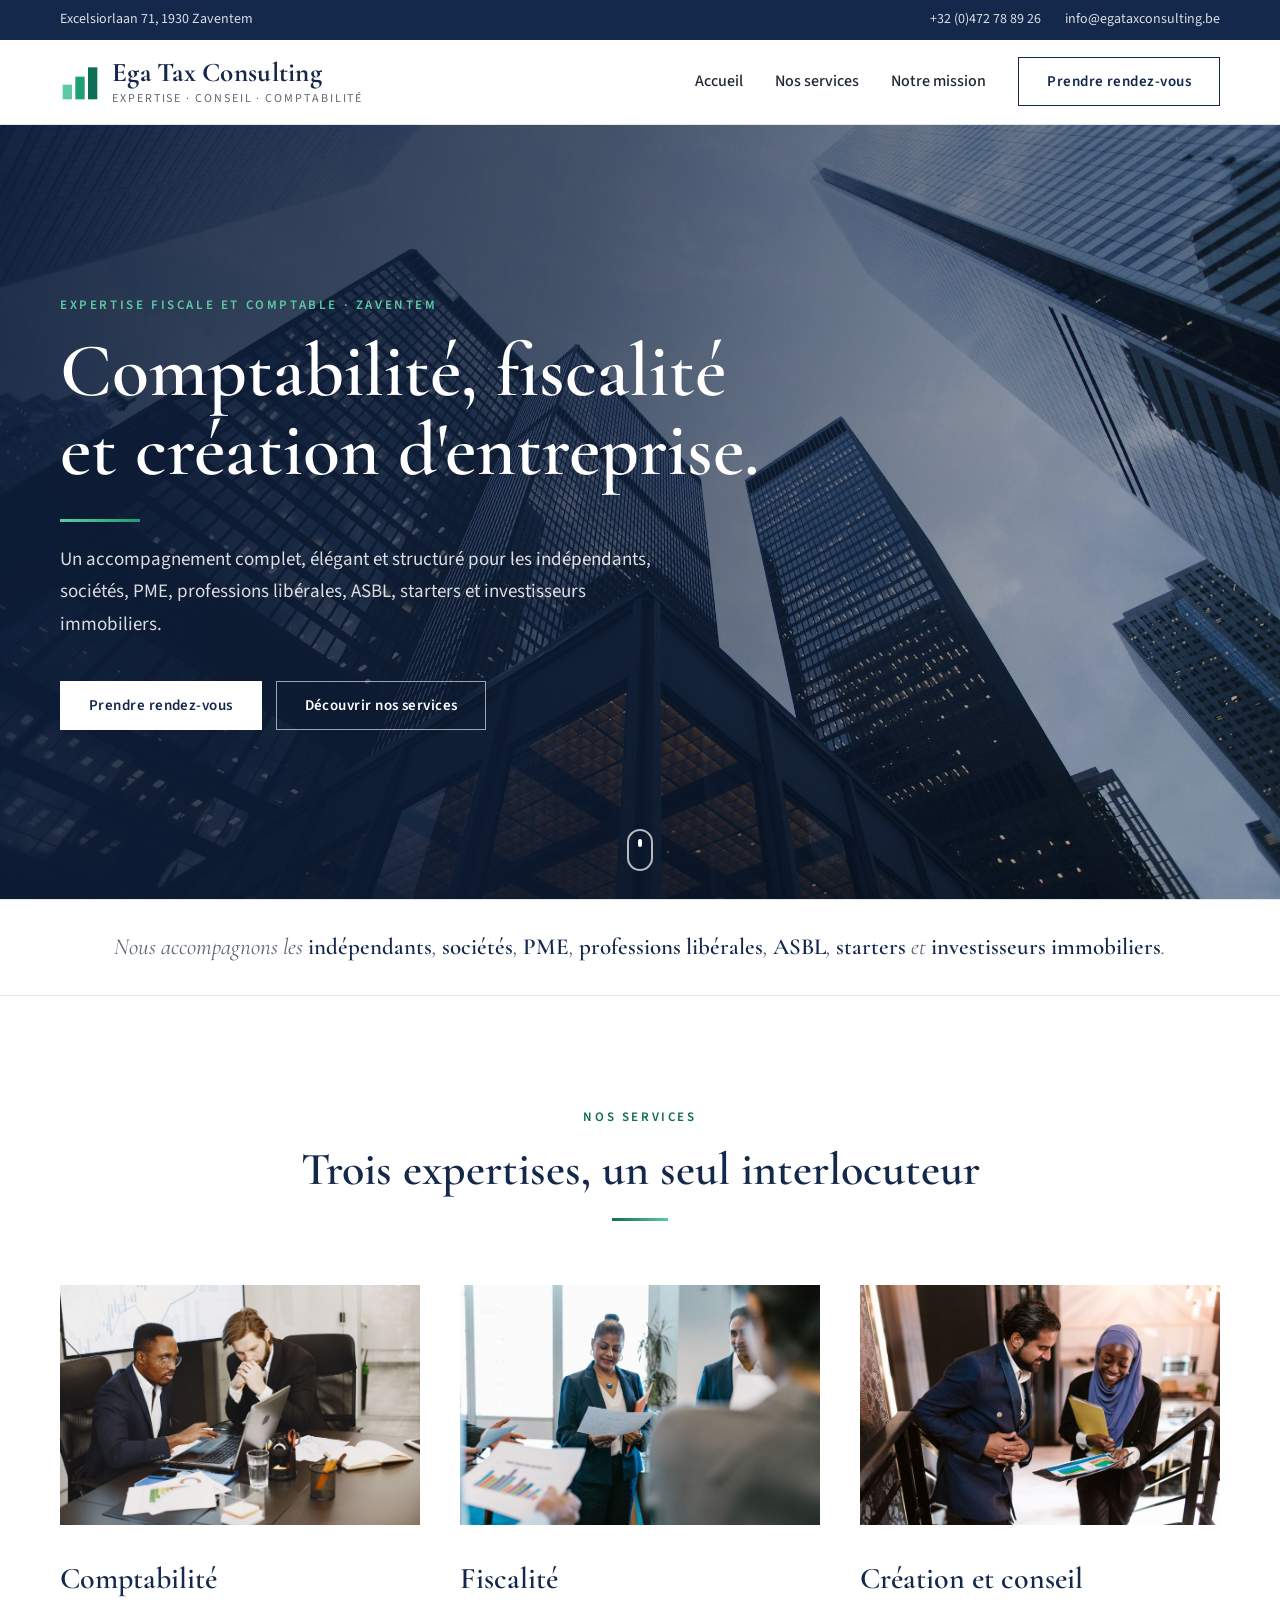
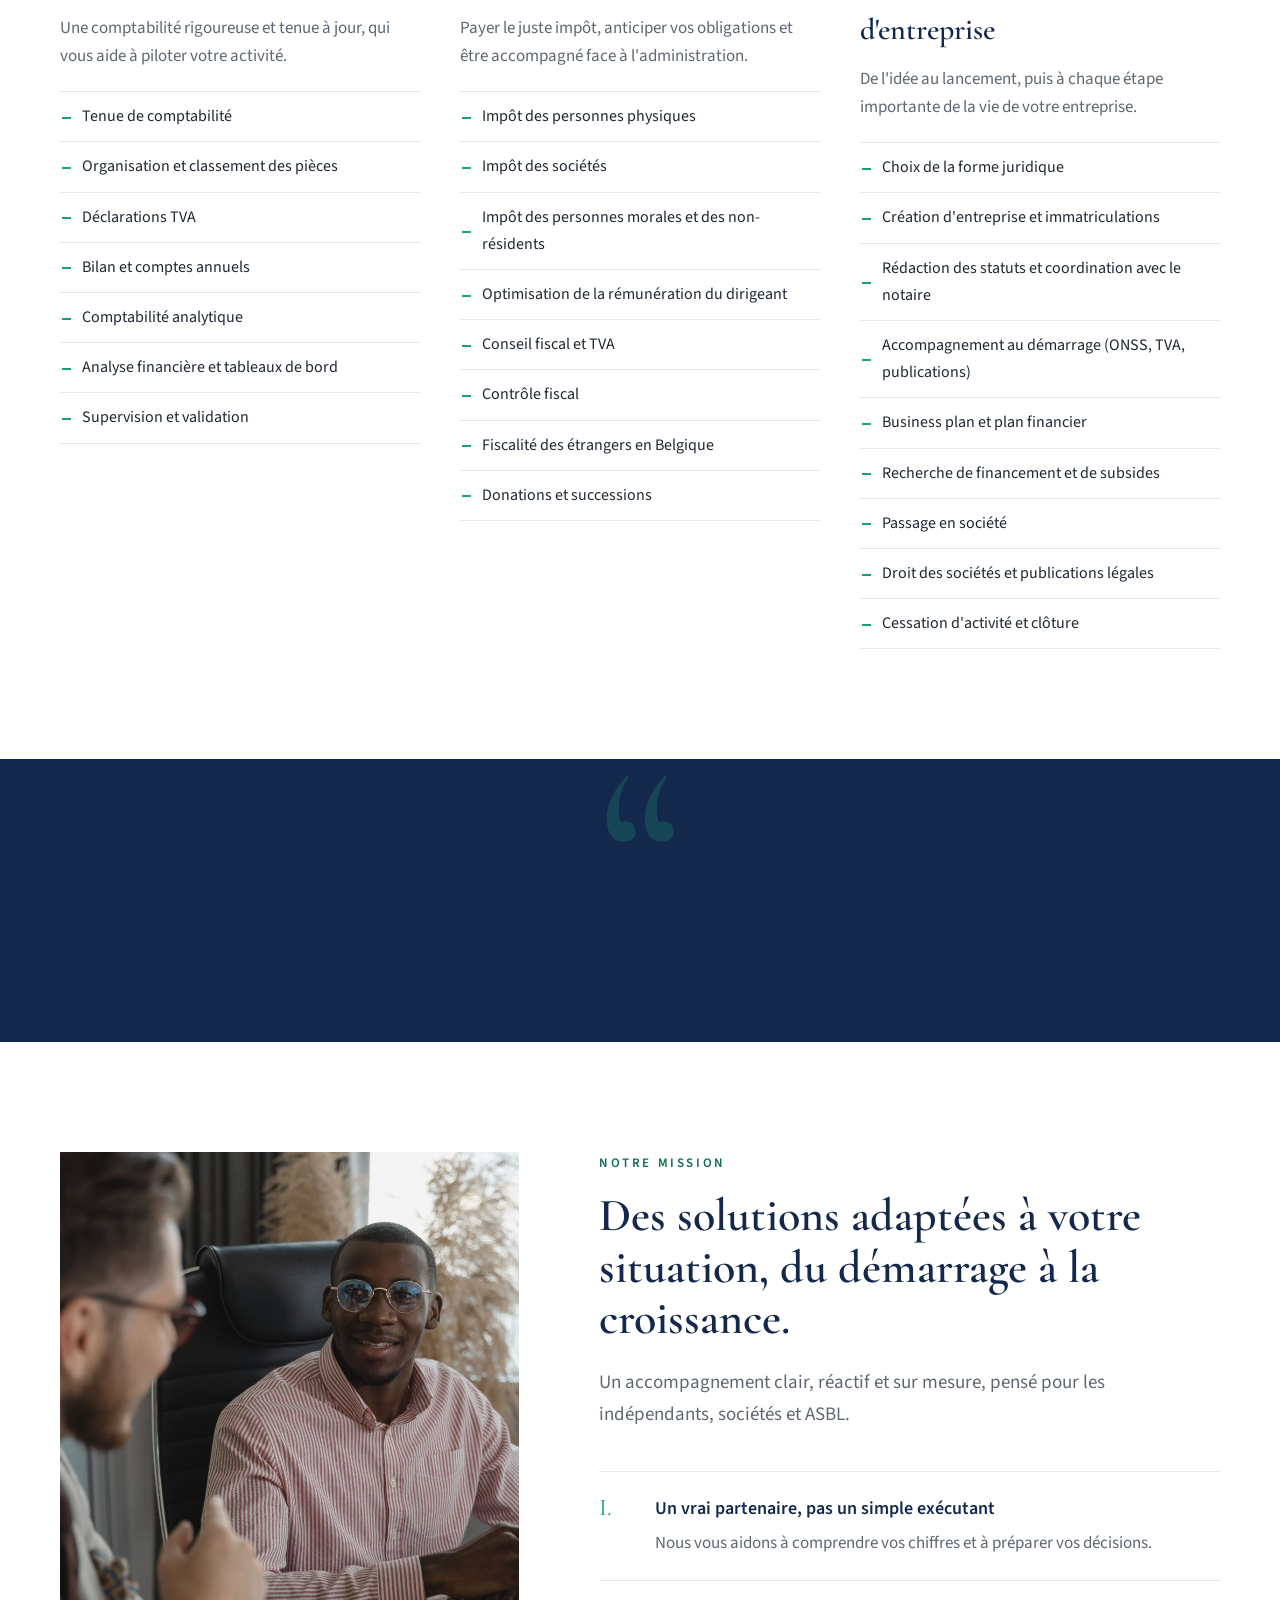
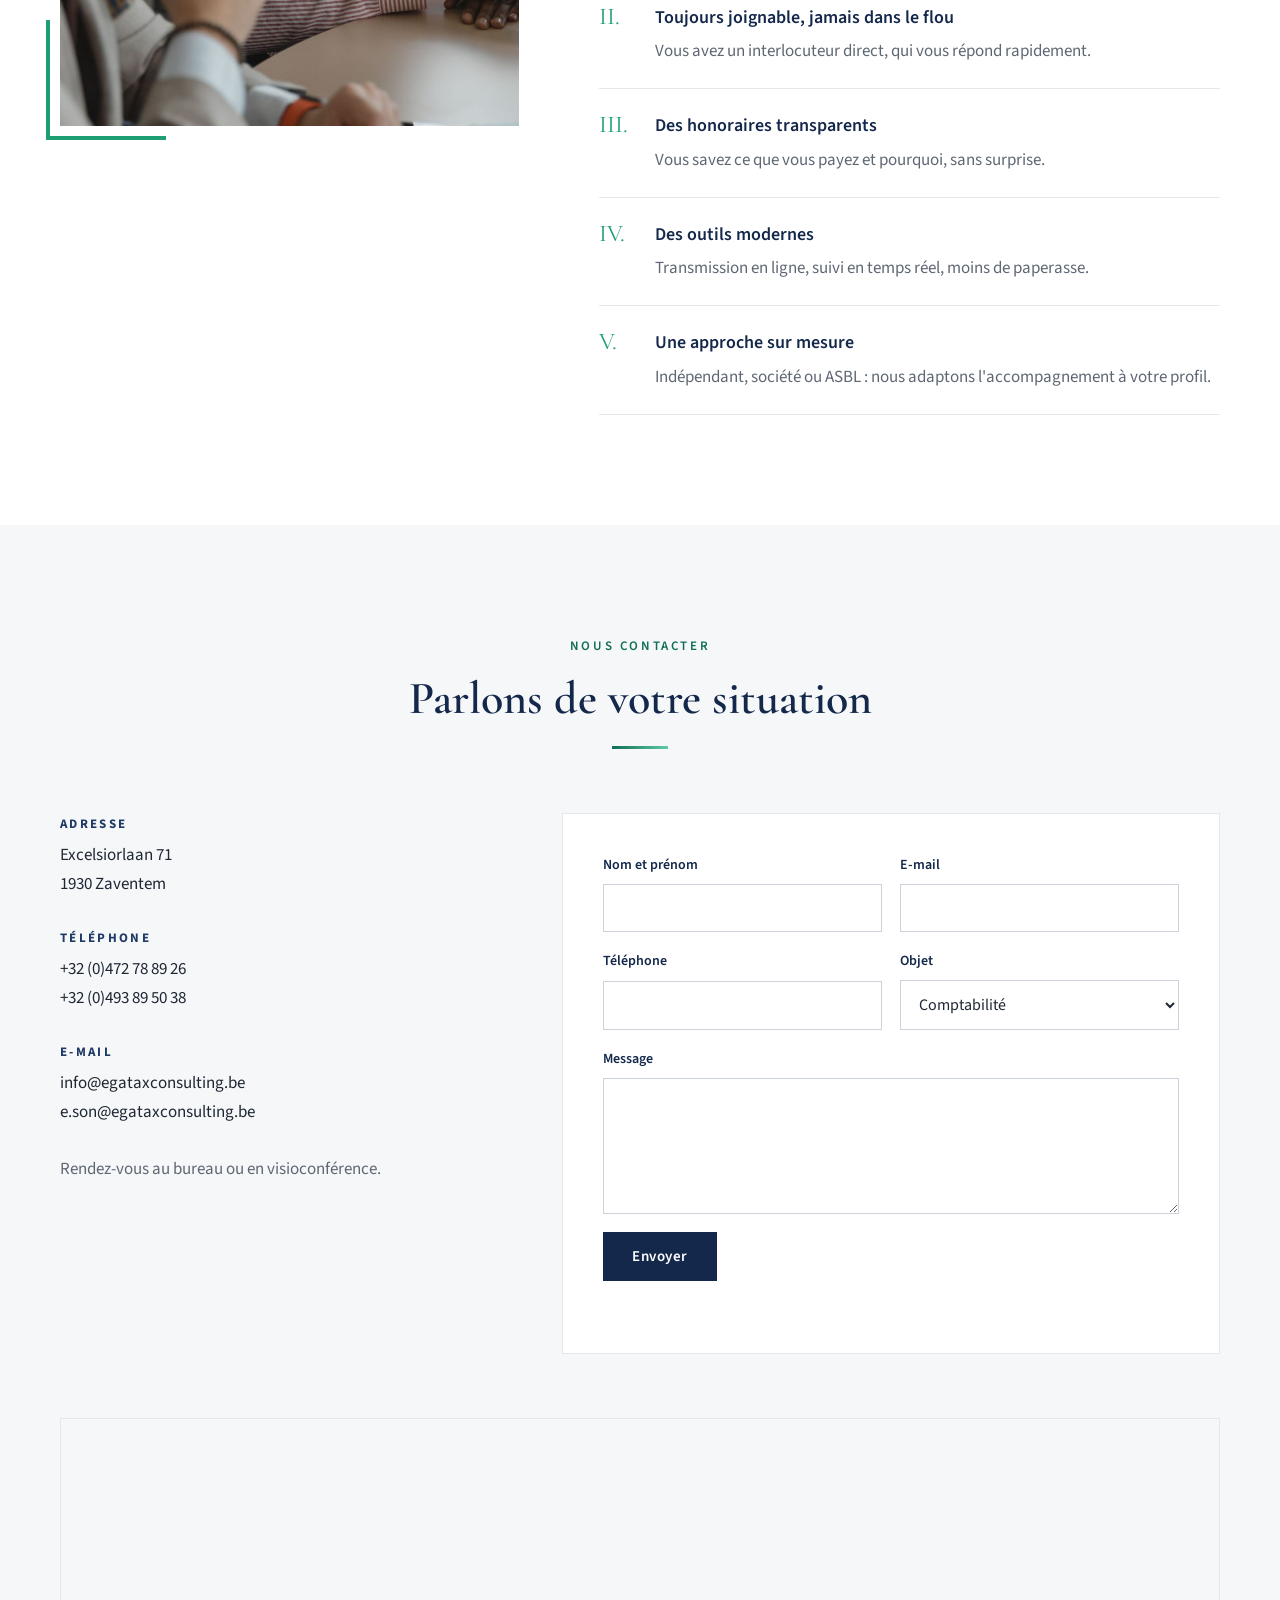
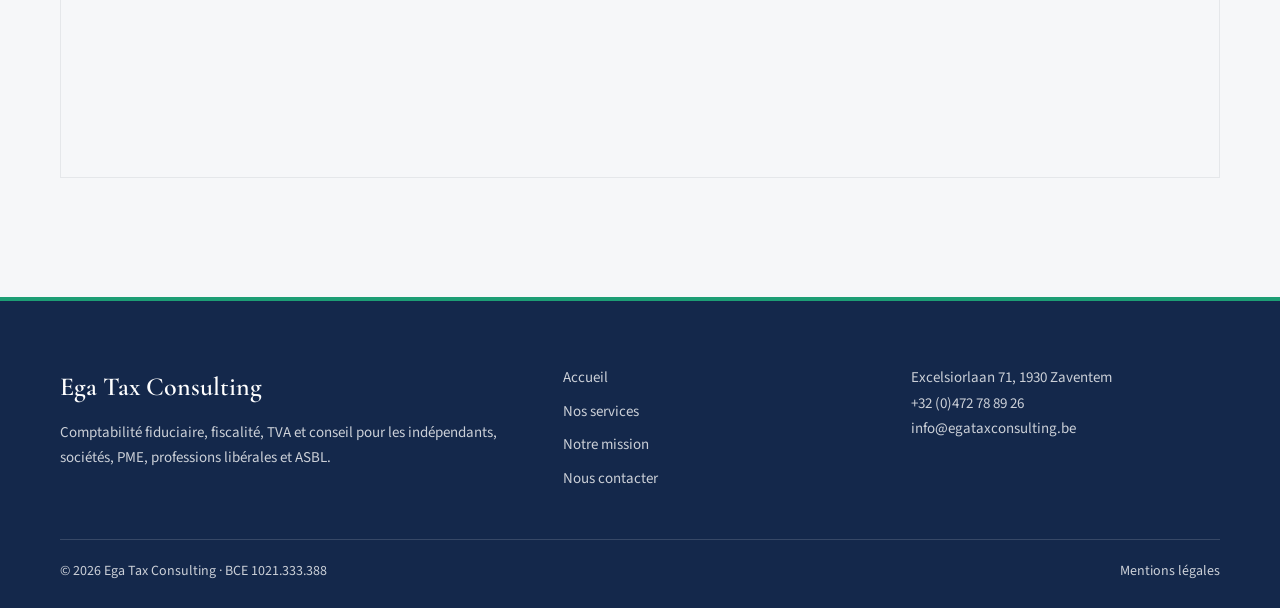
==== commit f5259ddd: "Ajoute le numéro BCE 1021.333.388 (mentions légales et pied de page) Co-Authored-By: Claude Opus 5.5" ====
--- a/version-a/index.html
+++ b/version-a/index.html
@@ -218,7 +218,7 @@
       </div>
     </div>
     <div class="wrap footer__bottom">
-      <span>© <span id="year"></span> Ega Tax Consulting</span>
+      <span>© <span id="year"></span> Ega Tax Consulting · BCE 1021.333.388</span>
       <a href="../mentions-legales.html">Mentions légales</a>
     </div>
   </footer>
